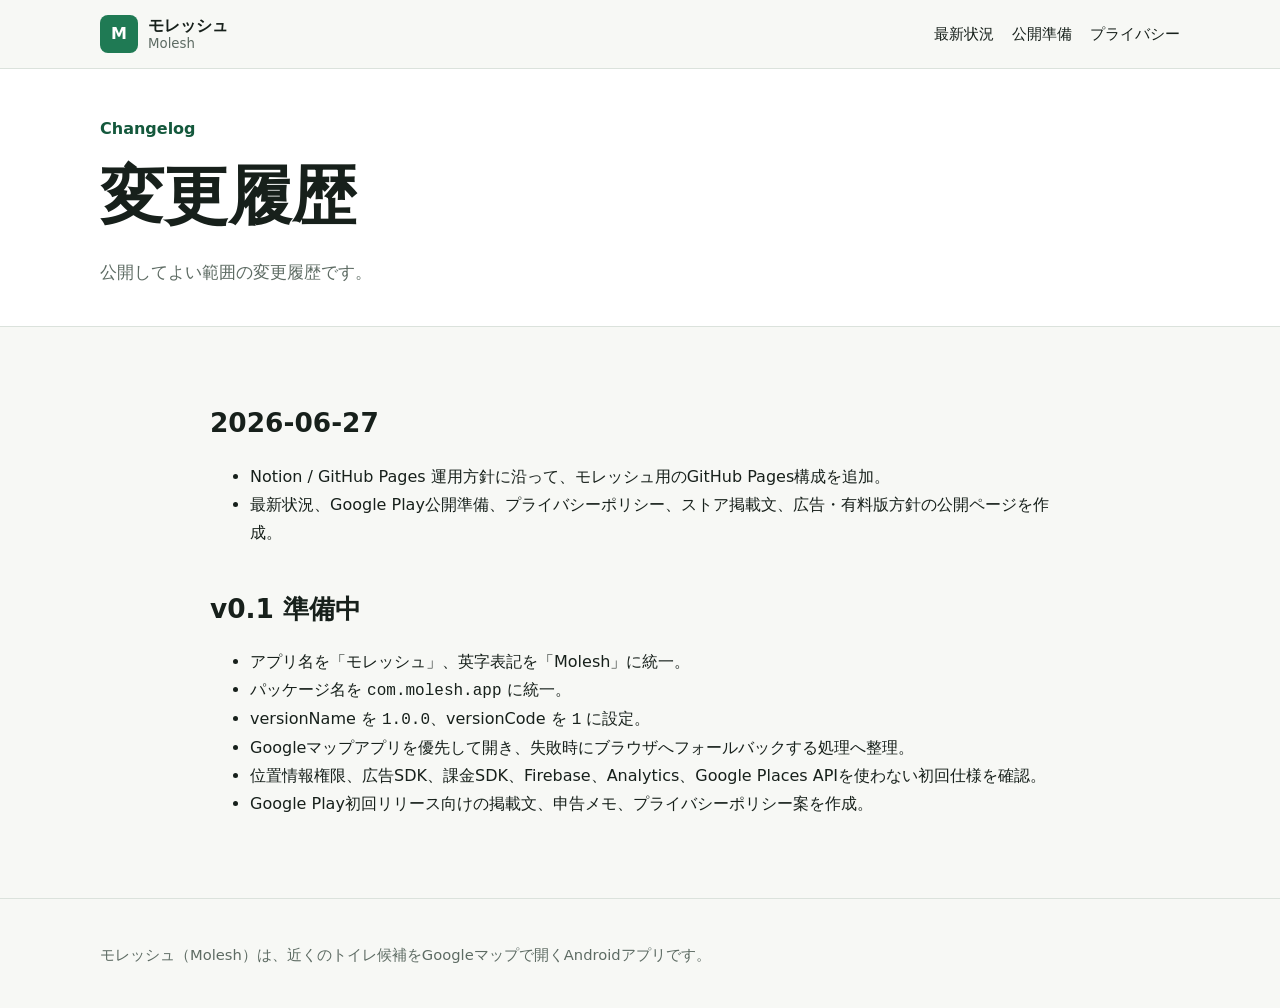
==== molesh/changelog/index.html @ da212813 "Publish Molesh GitHub Pages" ====
<!doctype html>
<html lang="ja">
<head>
  <meta charset="utf-8">
  <meta name="viewport" content="width=device-width, initial-scale=1">
  <title>変更履歴 | モレッシュ（Molesh）</title>
  <meta name="description" content="モレッシュの公開向け変更履歴です。">
  <link rel="icon" href="/assets/favicon.svg" type="image/svg+xml">
  <link rel="stylesheet" href="/assets/css/style.css">
</head>
<body>
  <header class="site-header">
    <div class="wrap header-inner">
      <a class="brand" href="/molesh/" aria-label="モレッシュ HOME">
        <span class="brand-mark">M</span>
        <span>
          <strong>モレッシュ</strong>
          <small>Molesh</small>
        </span>
      </a>
      <nav class="site-nav" aria-label="主要ページ">
        <a href="/molesh/status/">最新状況</a>
        <a href="/molesh/google-play/">公開準備</a>
        <a href="/molesh/privacy-policy/">プライバシー</a>
      </nav>
    </div>
  </header>

  <main>
    <section class="page-title">
  <div class="wrap">
    <p class="eyebrow">Changelog</p>
    <h1>変更履歴</h1>
    <p class="lead">公開してよい範囲の変更履歴です。</p>
  </div>
</section>

<section class="content">
  <div class="wrap">
    <h2>2026-06-27</h2>
    <ul>
      <li>Notion / GitHub Pages 運用方針に沿って、モレッシュ用のGitHub Pages構成を追加。</li>
      <li>最新状況、Google Play公開準備、プライバシーポリシー、ストア掲載文、広告・有料版方針の公開ページを作成。</li>
    </ul>

    <h2>v0.1 準備中</h2>
    <ul>
      <li>アプリ名を「モレッシュ」、英字表記を「Molesh」に統一。</li>
      <li>パッケージ名を <code>com.molesh.app</code> に統一。</li>
      <li>versionName を <code>1.0.0</code>、versionCode を <code>1</code> に設定。</li>
      <li>Googleマップアプリを優先して開き、失敗時にブラウザへフォールバックする処理へ整理。</li>
      <li>位置情報権限、広告SDK、課金SDK、Firebase、Analytics、Google Places APIを使わない初回仕様を確認。</li>
      <li>Google Play初回リリース向けの掲載文、申告メモ、プライバシーポリシー案を作成。</li>
    </ul>
  </div>
</section>

  </main>

  <footer class="site-footer">
    <div class="wrap">
      <p>モレッシュ（Molesh）は、近くのトイレ候補をGoogleマップで開くAndroidアプリです。</p>
    </div>
  </footer>
</body>
</html>
---- assets/css/style.css ----
:root {
  color-scheme: light;
  --bg: #f7f8f5;
  --panel: #ffffff;
  --text: #17201b;
  --muted: #5d6b63;
  --line: #dbe2dc;
  --accent: #1f7a54;
  --accent-dark: #14583c;
  --soft: #eaf3ec;
  --warn: #8a5b11;
}

* {
  box-sizing: border-box;
}

body {
  margin: 0;
  background: var(--bg);
  color: var(--text);
  font-family: system-ui, -apple-system, BlinkMacSystemFont, "Segoe UI", sans-serif;
  line-height: 1.75;
}

a {
  color: var(--accent-dark);
  text-underline-offset: 0.18em;
}

.wrap {
  width: min(1080px, calc(100% - 32px));
  margin: 0 auto;
}

.site-header {
  position: sticky;
  top: 0;
  z-index: 10;
  background: rgba(247, 248, 245, 0.94);
  border-bottom: 1px solid var(--line);
  backdrop-filter: blur(14px);
}

.header-inner {
  display: flex;
  align-items: center;
  justify-content: space-between;
  gap: 16px;
  min-height: 68px;
}

.brand {
  display: inline-flex;
  align-items: center;
  gap: 10px;
  color: var(--text);
  text-decoration: none;
}

.brand-mark {
  display: grid;
  place-items: center;
  width: 38px;
  height: 38px;
  border-radius: 8px;
  background: var(--accent);
  color: #ffffff;
  font-weight: 800;
}

.brand strong,
.brand small {
  display: block;
  line-height: 1.2;
}

.brand small {
  color: var(--muted);
}

.site-nav {
  display: flex;
  flex-wrap: wrap;
  justify-content: flex-end;
  gap: 8px 18px;
  font-size: 0.95rem;
}

.site-nav a {
  color: var(--text);
  text-decoration: none;
}

.site-nav a:hover {
  color: var(--accent-dark);
  text-decoration: underline;
}

.hero {
  padding: 56px 0 36px;
  border-bottom: 1px solid var(--line);
  background: linear-gradient(180deg, #ffffff 0%, var(--bg) 100%);
}

.hero-grid {
  display: grid;
  grid-template-columns: minmax(0, 1.15fr) minmax(260px, 0.85fr);
  gap: 36px;
  align-items: center;
}

.eyebrow {
  color: var(--accent-dark);
  font-weight: 700;
  margin: 0 0 10px;
}

h1,
h2,
h3 {
  line-height: 1.35;
  letter-spacing: 0;
}

h1 {
  margin: 0;
  font-size: clamp(2rem, 7vw, 4rem);
}

h2 {
  margin-top: 44px;
  font-size: 1.65rem;
}

h3 {
  margin-top: 28px;
  font-size: 1.15rem;
}

.lead {
  max-width: 700px;
  color: var(--muted);
  font-size: 1.08rem;
}

.actions {
  display: flex;
  flex-wrap: wrap;
  gap: 12px;
  margin-top: 28px;
}

.button {
  display: inline-flex;
  align-items: center;
  justify-content: center;
  min-height: 44px;
  padding: 0 16px;
  border: 1px solid var(--accent);
  border-radius: 8px;
  background: var(--accent);
  color: #ffffff;
  font-weight: 700;
  text-decoration: none;
}

.button.secondary {
  background: transparent;
  color: var(--accent-dark);
}

.phone-shot {
  width: min(100%, 320px);
  margin: 0 auto;
  display: block;
  border-radius: 24px;
  box-shadow: 0 24px 60px rgba(23, 32, 27, 0.18);
}

.content {
  padding: 34px 0 64px;
}

.content > .wrap {
  max-width: 860px;
}

.page-title {
  padding: 46px 0 22px;
  border-bottom: 1px solid var(--line);
  background: #ffffff;
}

.grid {
  display: grid;
  grid-template-columns: repeat(3, minmax(0, 1fr));
  gap: 16px;
  margin-top: 28px;
}

.card {
  min-height: 100%;
  padding: 20px;
  border: 1px solid var(--line);
  border-radius: 8px;
  background: var(--panel);
}

.card h3 {
  margin-top: 0;
}

.card p {
  color: var(--muted);
}

.status-list {
  display: grid;
  gap: 12px;
  padding: 0;
  list-style: none;
}

.status-list li {
  padding: 14px 16px;
  border-left: 4px solid var(--accent);
  background: var(--panel);
}

.note {
  padding: 16px 18px;
  border: 1px solid #ead9b4;
  border-radius: 8px;
  background: #fff8e8;
  color: var(--warn);
}

table {
  width: 100%;
  border-collapse: collapse;
  margin: 18px 0;
  background: var(--panel);
}

th,
td {
  padding: 10px 12px;
  border: 1px solid var(--line);
  text-align: left;
  vertical-align: top;
}

th {
  background: var(--soft);
}

code,
pre {
  font-family: ui-monospace, SFMono-Regular, Menlo, Consolas, monospace;
}

pre {
  overflow-x: auto;
  padding: 16px;
  border-radius: 8px;
  background: #17201b;
  color: #f4faf5;
}

.site-footer {
  padding: 28px 0;
  border-top: 1px solid var(--line);
  color: var(--muted);
  font-size: 0.92rem;
}

@media (max-width: 760px) {
  .header-inner {
    align-items: flex-start;
    flex-direction: column;
    padding: 12px 0;
  }

  .site-nav {
    justify-content: flex-start;
  }

  .hero-grid,
  .grid {
    grid-template-columns: 1fr;
  }

  .hero {
    padding-top: 36px;
  }
}
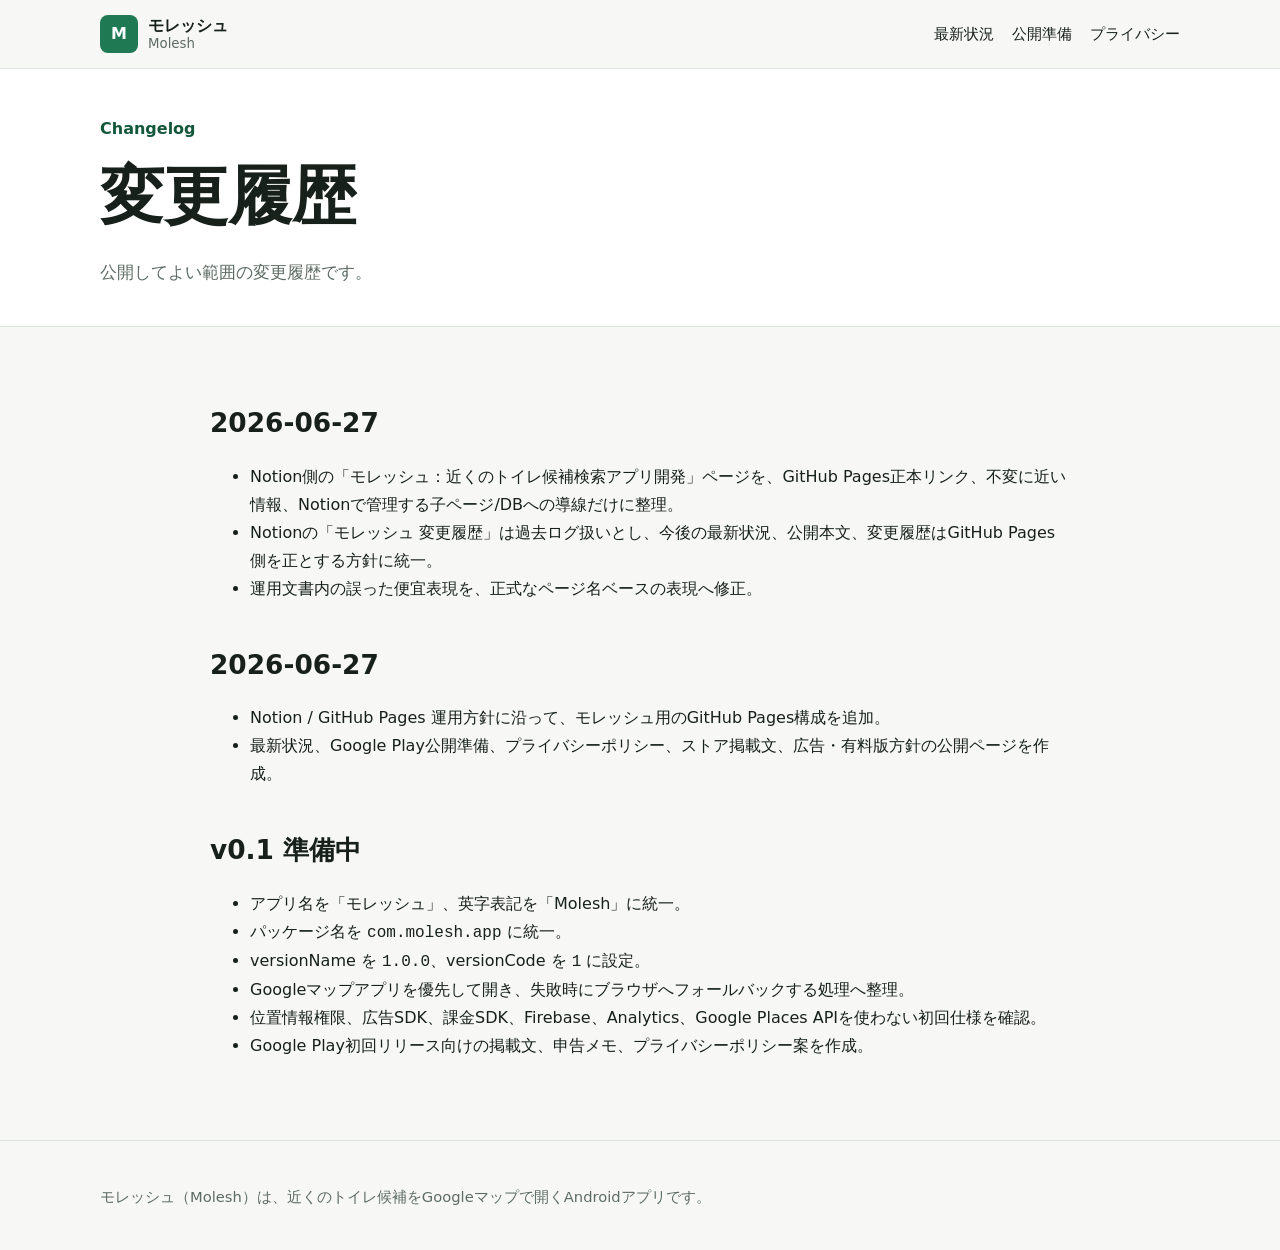
==== commit 067864db: "Update Molesh changelog policy" ====
--- a/molesh/changelog/index.html
+++ b/molesh/changelog/index.html
@@ -39,6 +39,13 @@
   <div class="wrap">
     <h2>2026-06-27</h2>
     <ul>
+      <li>Notion側の「モレッシュ：近くのトイレ候補検索アプリ開発」ページを、GitHub Pages正本リンク、不変に近い情報、Notionで管理する子ページ/DBへの導線だけに整理。</li>
+      <li>Notionの「モレッシュ 変更履歴」は過去ログ扱いとし、今後の最新状況、公開本文、変更履歴はGitHub Pages側を正とする方針に統一。</li>
+      <li>運用文書内の誤った便宜表現を、正式なページ名ベースの表現へ修正。</li>
+    </ul>
+
+    <h2>2026-06-27</h2>
+    <ul>
       <li>Notion / GitHub Pages 運用方針に沿って、モレッシュ用のGitHub Pages構成を追加。</li>
       <li>最新状況、Google Play公開準備、プライバシーポリシー、ストア掲載文、広告・有料版方針の公開ページを作成。</li>
     </ul>
